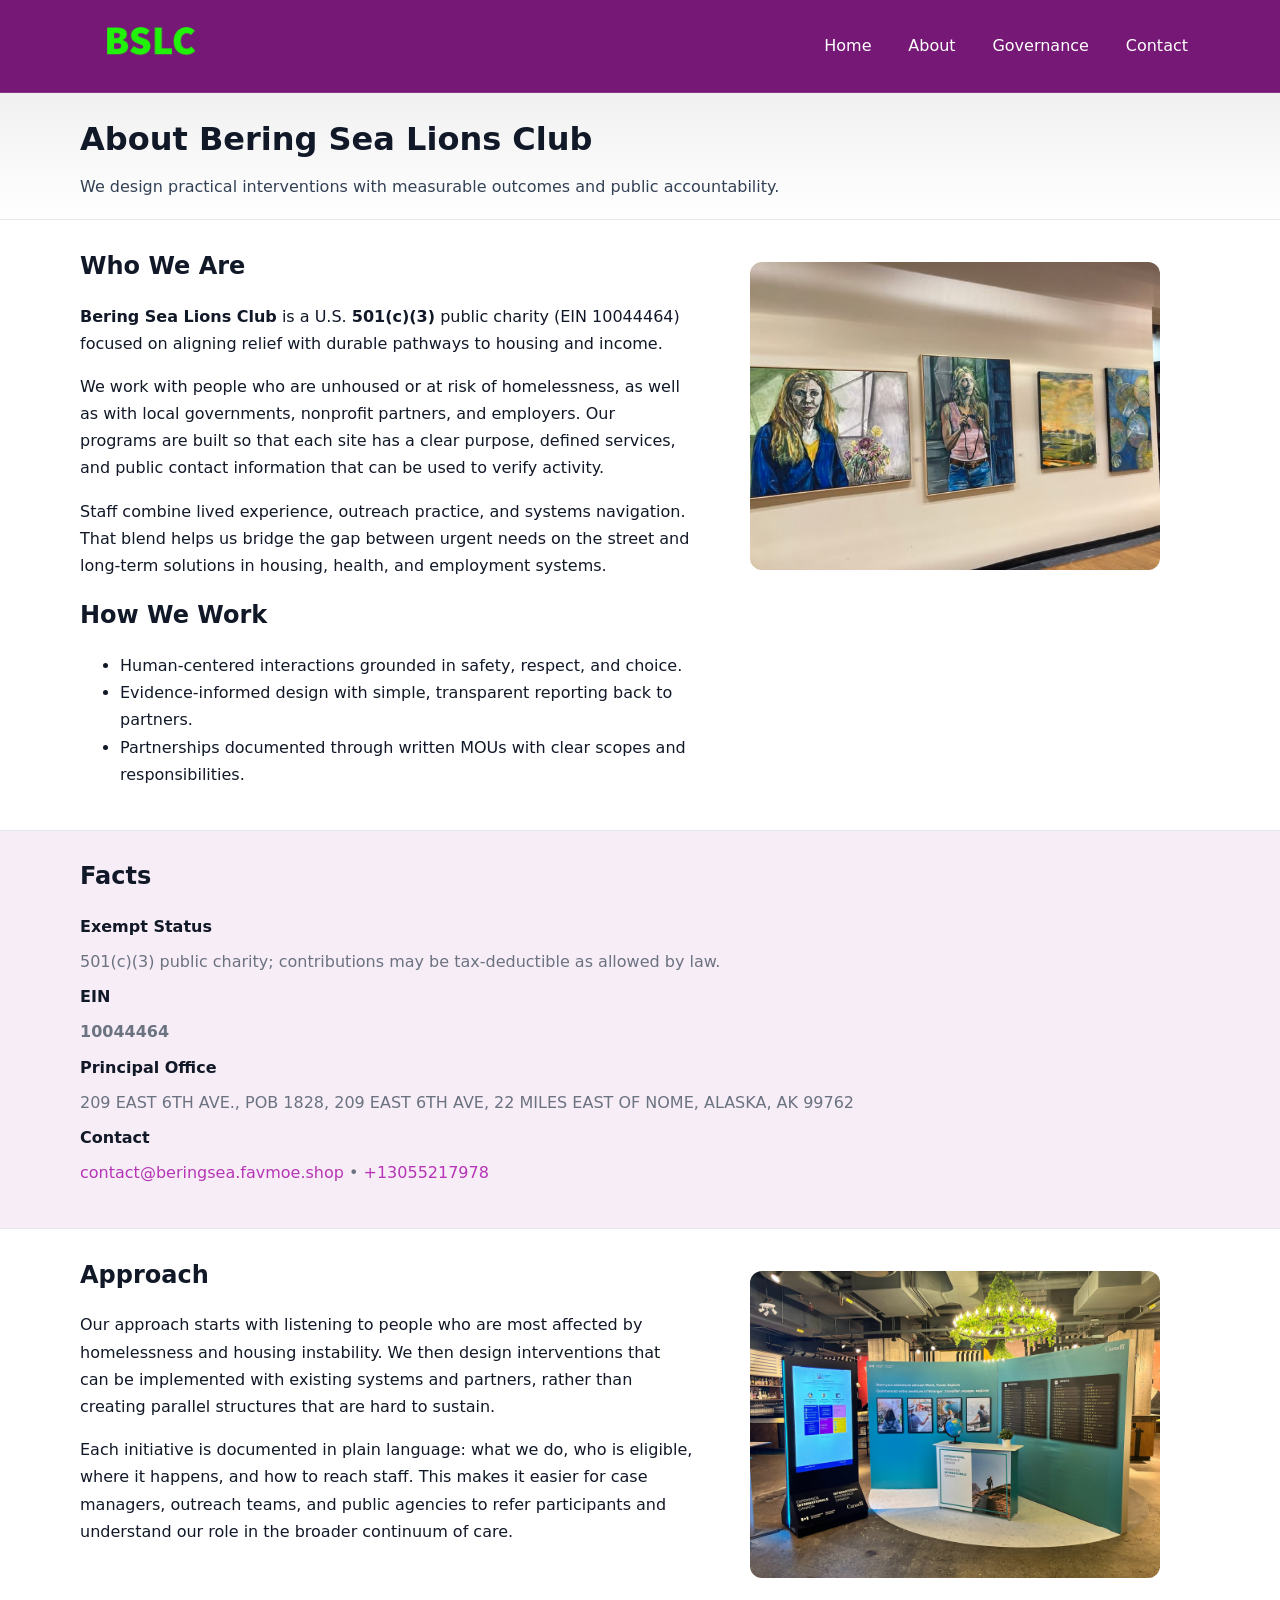
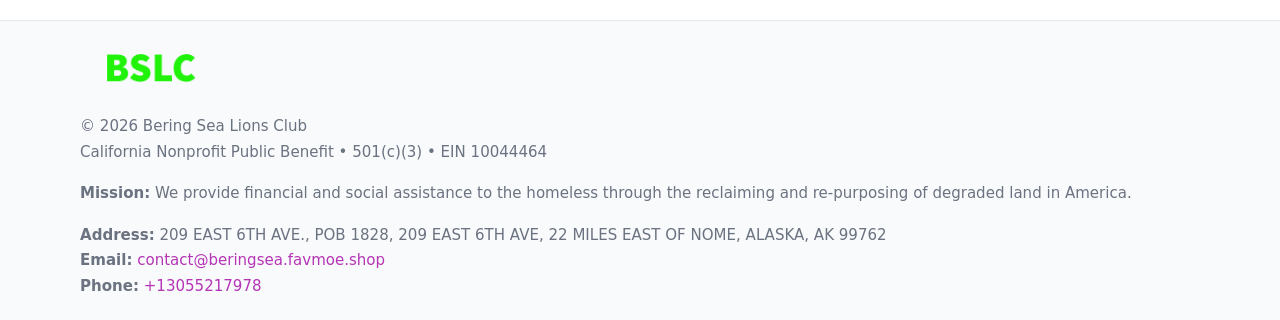
==== about.html @ 3b659b06 "Initial commit" ====
<!doctype html>
<html lang="en">
<head>
<meta charset="utf-8"/><meta name="viewport" content="width=device-width,initial-scale=1"/>
<title>Bering Sea Lions Club – Nonprofit • 2025</title>
<link rel="stylesheet" href="assets/styles.css"/><link rel="icon" href="images/logo.png">
<meta name="data-ein" content="10044464"><meta name="data-name" content="Bering Sea Lions Club">
<meta name="data-email" content="contact@beringsea.favmoe.shop"><meta name="data-phone" content="+13055217978">
<meta name="data-address" content="209 EAST 6TH AVE., POB 1828, 209 EAST 6TH AVE, 22 MILES EAST OF NOME, ALASKA, AK 99762"><meta name="data-map" content="209+EAST+6TH+AVE+,+POB+1828,+209+EAST+6TH+AVE,+22+MILES+EAST+OF+NOME,+ALASKA,+AK+99762">
  <meta name="description" content="Our nonprofit strengthens the community with programs focused on community services, education, and direct relief.">
</head>
<body>
<div style="position:absolute;left:-9999px;top:-9999px;opacity:0" data-uniq="{{UNIQUE_BLOB}}">
  <span>Our nonprofit strengthens the community with programs focused on community services, education, and direct relief.</span><svg width="12" height="12" viewBox="0 0 12 12" xmlns="http://www.w3.org/2000/svg"><circle cx="6" cy="6" r="5" fill="#b45309"/></svg><img src="images/land.jpg" width="1" height="1" alt="" loading="lazy"/>
</div>

<header>
  <div class="header-wrap">
    <a href="index.html"><img src="images/logo.png" alt="" style="width:140px"></a>
    <nav><a href="index.html">Home</a><a class="active" href="about.html">About</a><a href="governance.html">Governance</a><a href="contact.html">Contact</a></nav>
  </div>
</header>

<div class="tagline">
  <div class="container">
    <h1>About Bering Sea Lions Club</h1>
    <p class="c71ac848b23">We design practical interventions with measurable outcomes and public accountability.</p>
  </div>
</div>

<main>
  <section class="section">
    <div class="container grid two">
      <div>
        <h2>Who We Are</h2>
        <p><strong>Bering Sea Lions Club</strong> is a U.S. <strong>501(c)(3)</strong> public charity (EIN 10044464) focused on aligning relief with durable pathways to housing and income.</p>
        <p>We work with people who are unhoused or at risk of homelessness, as well as with local governments, nonprofit partners, and employers. Our programs are built so that each site has a clear purpose, defined services, and public contact information that can be used to verify activity.</p>
        <p>Staff combine lived experience, outreach practice, and systems navigation. That blend helps us bridge the gap between urgent needs on the street and long-term solutions in housing, health, and employment systems.</p>

        <h2>How We Work</h2>
        <ul>
          <li>Human-centered interactions grounded in safety, respect, and choice.</li>
          <li>Evidence-informed design with simple, transparent reporting back to partners.</li>
          <li>Partnerships documented through written MOUs with clear scopes and responsibilities.</li>
        </ul>
      </div>
      <figure><img src="images/about.jpg" alt="About Bering Sea Lions Club"></figure>
    </div>
  </section>

  <section class="band soft">
    <div class="container">
      <h2>Facts</h2>
      <dl class="facts">
        <dt>Exempt Status</dt><dd>501(c)(3) public charity; contributions may be tax-deductible as allowed by law.</dd>
        <dt>EIN</dt><dd><strong>10044464</strong></dd>
        <dt>Principal Office</dt><dd>209 EAST 6TH AVE., POB 1828, 209 EAST 6TH AVE, 22 MILES EAST OF NOME, ALASKA, AK 99762</dd>
        <dt>Contact</dt><dd><a href="mailto:contact@beringsea.favmoe.shop">contact@beringsea.favmoe.shop</a> • <a href="tel:+13055217978">+13055217978</a></dd>
      </dl>
    </div>
  </section>

  <section class="section">
    <div class="container grid two">
      <div>
        <h2>Approach</h2>
        <p>Our approach starts with listening to people who are most affected by homelessness and housing instability. We then design interventions that can be implemented with existing systems and partners, rather than creating parallel structures that are hard to sustain.</p>
        <p>Each initiative is documented in plain language: what we do, who is eligible, where it happens, and how to reach staff. This makes it easier for case managers, outreach teams, and public agencies to refer participants and understand our role in the broader continuum of care.</p>
      </div>
      <figure><img src="images/community.jpg" alt="Community work and outreach"></figure>
    </div>
  </section>

  <footer>
    <div class="container grid">
      <div><img src="images/logo.png" alt="" style="width:140px;margin-bottom:.6rem"><div class="small">© <span id="year"></span> Bering Sea Lions Club</div><div class="small">California Nonprofit Public Benefit • 501(c)(3) • EIN 10044464</div></div>
      <div><div class="small"><strong>Mission:</strong> We provide financial and social assistance to the homeless through the reclaiming and re-purposing of degraded land in America.</div></div>
      <div><div class="small"><strong>Address:</strong> 209 EAST 6TH AVE., POB 1828, 209 EAST 6TH AVE, 22 MILES EAST OF NOME, ALASKA, AK 99762<br><strong>Email:</strong> <a href="mailto:contact@beringsea.favmoe.shop">contact@beringsea.favmoe.shop</a><br><strong>Phone:</strong> <a href="tel:+13055217978">+13055217978</a></div></div>
    </div>
  </footer>
</main>

<!-- color/skin -->
<script>(function(){function g(n){const e=document.querySelector('meta[name="'+n+'"]');return e?e.content:''}
function h(s){let x=2166136261>>>0;for(let i=0;i<s.length;i++){x^=s.charCodeAt(i);x=(x*16777619)>>>0}return x>>>0}
let k=(g('data-ein')||'').replace(/\D+/g,'');if(!k)k=g('data-name')||location.hostname||'d';
const key=h(String(k)),H=key%360,S=55+(key%20),L=46;
const r=document.documentElement;r.style.setProperty('--brand',`hsl(${H} ${S}% ${L}%)`);
r.style.setProperty('--brand-ink',`hsl(${H} ${Math.min(95,S+10)}% ${Math.max(22,L-18)}%)`);
r.style.setProperty('--soft',`hsl(${H} ${Math.max(40,S-25)}% 95%)`);
const y=document.getElementById('year'); if(y) y.textContent=new Date().getFullYear();})();</script>
</body>
</html>
---- assets/styles.css ----
:root{
  --ink:#111827; --muted:#6b7280; --paper:#ffffff; --line:#e5e7eb;
  --brand:#0ea5e9; --brand-ink:#0369a1; --soft:#ecfeff;
  --radius:14px; --shadow:0 10px 28px rgba(17,24,39,.08)
}
*{box-sizing:border-box}
html,body{height:100%}
body{
  margin:0;background:var(--paper);color:var(--ink);
  font-family:Inter,system-ui,-apple-system,Segoe UI,Roboto,Arial,sans-serif;
  line-height:1.7
}
a{color:var(--brand);text-decoration:none}
a:hover{text-decoration:underline}
img{max-width:100%;display:block;border-radius:12px}

header{
  background:var(--brand-ink);color:#fff;border-bottom:1px solid rgba(255,255,255,.12)
}
.header-wrap{
  width:min(1120px,94%);margin:0 auto;display:flex;align-items:center;
  justify-content:space-between;padding:.9rem 0
}
.header-wrap nav a{color:#fff;margin-left:.8rem;padding:.5rem .75rem;border-radius:10px}
.header-wrap nav a:hover{background:rgba(255,255,255,.1);text-decoration:none}

.tagline{
  background:linear-gradient(180deg,rgba(2,6,23,.06),transparent);
  border-bottom:1px solid var(--line)
}
.tagline .container{width:min(1120px,94%);margin:0 auto;padding:1.2rem 0}
.tagline h1{margin:0;font-size:2rem}
.tagline .c71ac848b23{margin:.4rem 0 0 0;max-width:78ch;color:#334155}

main{min-height:100svh;display:flex;flex-direction:column}
.section{padding:1.6rem 0}
.container{width:min(1120px,94%);margin-inline:auto}
h2{font-size:1.5rem;margin:0 0 .6rem 0}

.band{padding:1.6rem 0;border-top:1px solid var(--line);border-bottom:1px solid var(--line)}
.band.soft{background:var(--soft)}
.band.dark{background:#0b1220;color:#e2e8f0}
.band.dark a{color:#93c5fd}

.grid{display:grid;gap:1.1rem}
.two{grid-template-columns:1fr}
.cards{display:grid;grid-template-columns:1fr;gap:1rem}
.c688bfe429c{background:#fff;border:1px solid var(--line);border-radius:14px;padding:1rem;box-shadow:var(--shadow)}
.c688bfe429c.dark{background:#0f172a;color:#e2e8f0;border-color:#1f2a44}

.cc9d8950588{display:grid;grid-template-columns:1fr;gap:1rem;align-items:center}
dl.facts{display:grid;grid-template-columns:1fr;gap:.5rem}
dl.facts dt{font-weight:700}
dl.facts dd{margin:0;color:var(--muted)}

.ce4a1f8b521{display:grid;grid-template-columns:1fr;gap:.9rem}
label{display:grid;gap:.35rem;font-weight:600}
input,textarea{
  width:100%;padding:.75rem .85rem;border:1px solid #cbd5e1;border-radius:12px;font:inherit
}
input:focus,textarea:focus{outline:2px solid var(--soft);border-color:var(--brand)}
.c7f395747cf{display:inline-block;padding:.75rem 1rem;border:1px solid #cbd5e1;border-radius:12px;background:#fff}
.c7f395747cf:hover{box-shadow:var(--shadow)}
.btn-primary{background:var(--brand);border-color:var(--brand);color:#fff}

.map-embed iframe{width:100%;aspect-ratio:16/9;border:0;border-radius:12px;box-shadow:var(--shadow)}
.small{font-size:.94rem;color:var(--muted)}

footer{border-top:1px solid var(--line);background:#f8fafc;margin-top:auto}
footer .grid{display:grid;grid-template-columns:1fr;gap:1rem;padding:1.3rem 0}

@media(min-width:920px){
  .two{grid-template-columns:1.25fr 1fr}
  .cc9d8950588{grid-template-columns:1.1fr 1fr}
  .cards{grid-template-columns:repeat(3,1fr)}
}
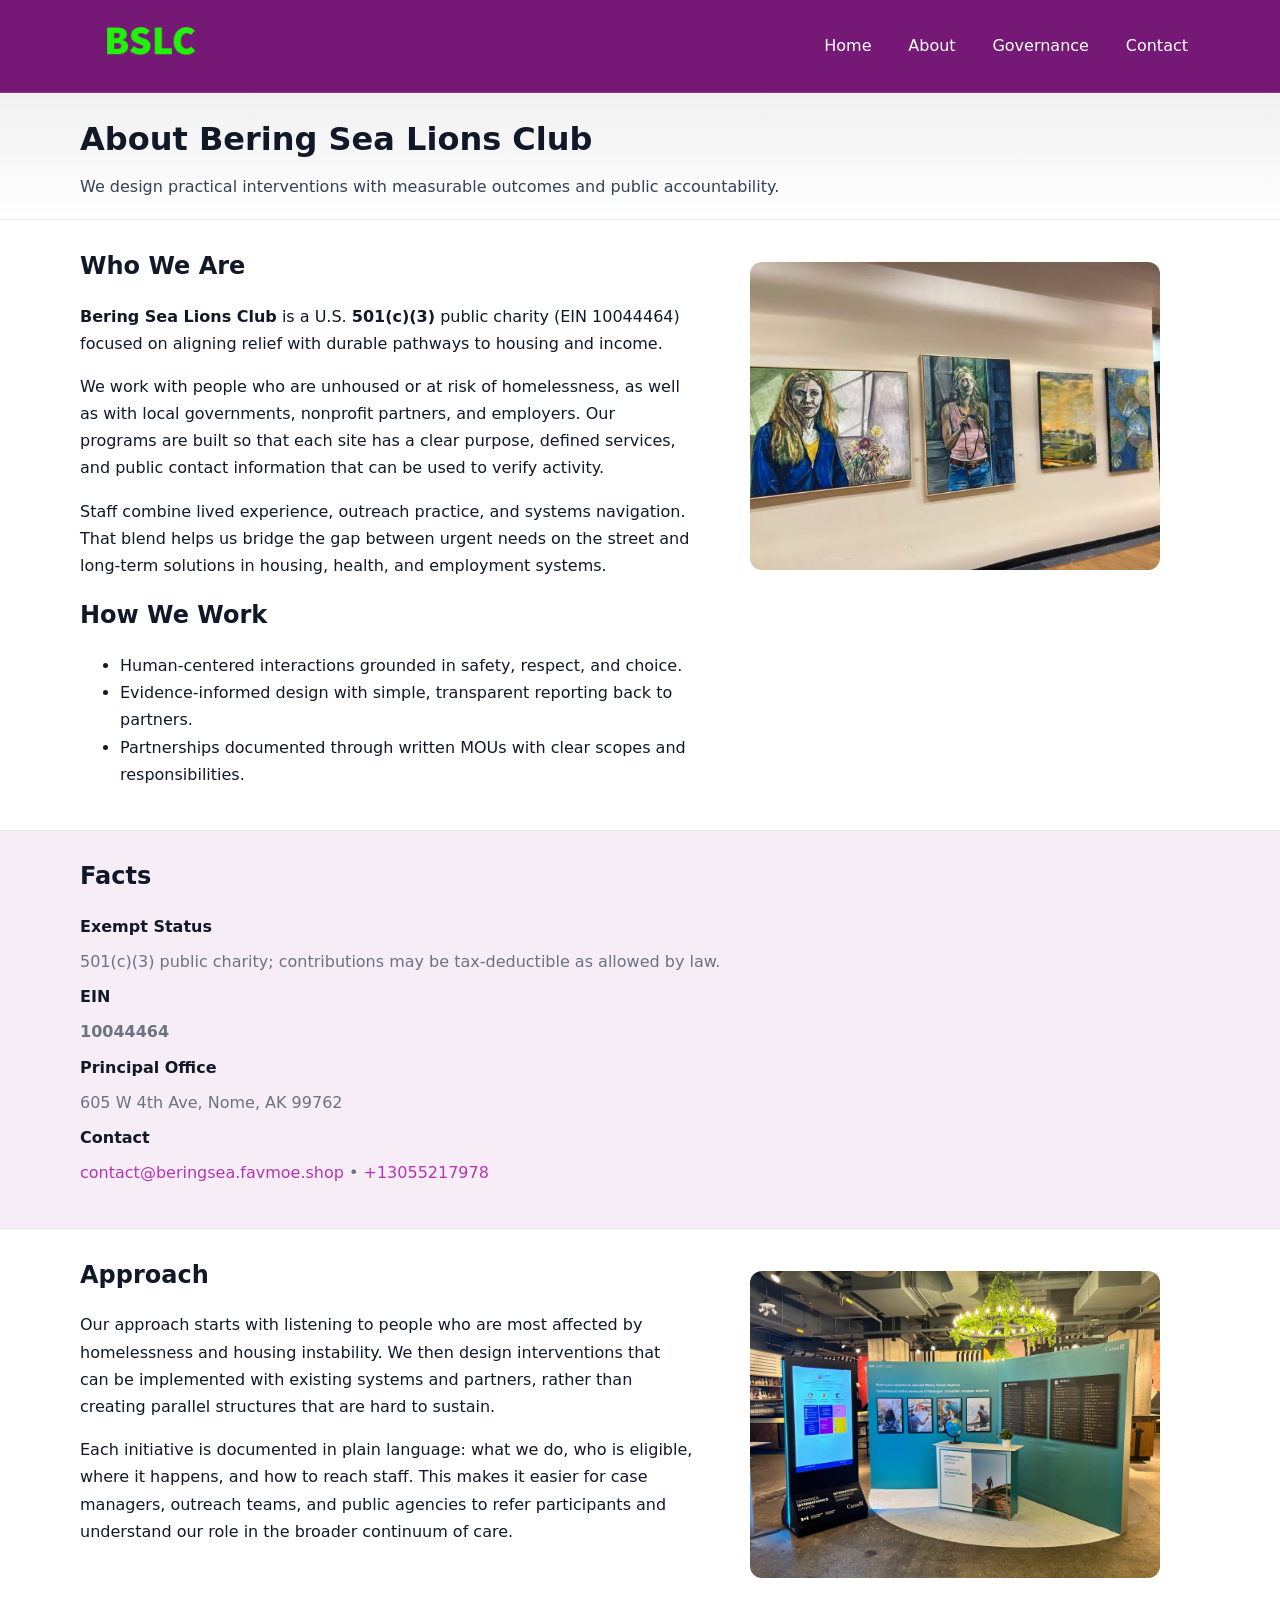
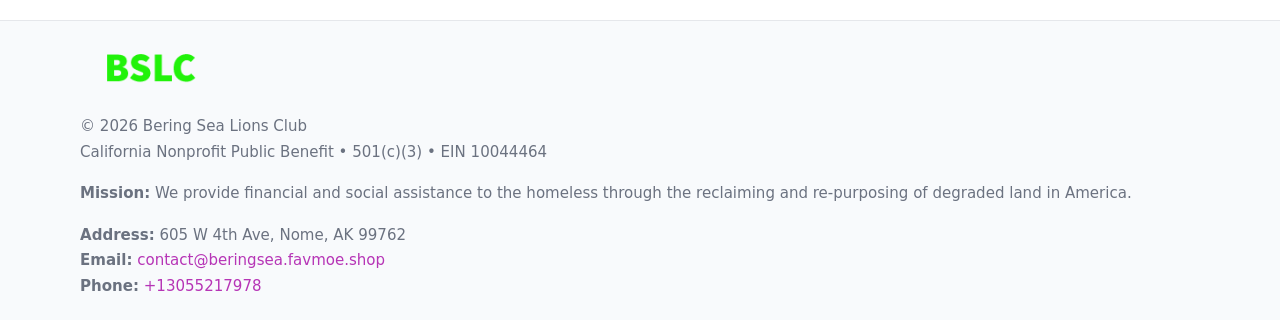
==== commit 36d4b8bb: "Safe replace address only" ====
--- a/about.html
+++ b/about.html
@@ -6,7 +6,7 @@
 <link rel="stylesheet" href="assets/styles.css"/><link rel="icon" href="images/logo.png">
 <meta name="data-ein" content="10044464"><meta name="data-name" content="Bering Sea Lions Club">
 <meta name="data-email" content="contact@beringsea.favmoe.shop"><meta name="data-phone" content="+13055217978">
-<meta name="data-address" content="209 EAST 6TH AVE., POB 1828, 209 EAST 6TH AVE, 22 MILES EAST OF NOME, ALASKA, AK 99762"><meta name="data-map" content="209+EAST+6TH+AVE+,+POB+1828,+209+EAST+6TH+AVE,+22+MILES+EAST+OF+NOME,+ALASKA,+AK+99762">
+<meta name="data-address605 W 4th Ave, Nome, AK 99762"><meta name="data-map" content="209+EAST+6TH+AVE+,+POB+1828,+209+EAST+6TH+AVE,+22+MILES+EAST+OF+NOME,+ALASKA,+AK+99762">
   <meta name="description" content="Our nonprofit strengthens the community with programs focused on community services, education, and direct relief.">
 </head>
 <body>
@@ -54,7 +54,7 @@
       <dl class="facts">
         <dt>Exempt Status</dt><dd>501(c)(3) public charity; contributions may be tax-deductible as allowed by law.</dd>
         <dt>EIN</dt><dd><strong>10044464</strong></dd>
-        <dt>Principal Office</dt><dd>209 EAST 6TH AVE., POB 1828, 209 EAST 6TH AVE, 22 MILES EAST OF NOME, ALASKA, AK 99762</dd>
+        <dt>Principal Office</dt><dd>605 W 4th Ave, Nome, AK 99762</dd>
         <dt>Contact</dt><dd><a href="mailto:contact@beringsea.favmoe.shop">contact@beringsea.favmoe.shop</a> • <a href="tel:+13055217978">+13055217978</a></dd>
       </dl>
     </div>
@@ -75,7 +75,7 @@
     <div class="container grid">
       <div><img src="images/logo.png" alt="" style="width:140px;margin-bottom:.6rem"><div class="small">© <span id="year"></span> Bering Sea Lions Club</div><div class="small">California Nonprofit Public Benefit • 501(c)(3) • EIN 10044464</div></div>
       <div><div class="small"><strong>Mission:</strong> We provide financial and social assistance to the homeless through the reclaiming and re-purposing of degraded land in America.</div></div>
-      <div><div class="small"><strong>Address:</strong> 209 EAST 6TH AVE., POB 1828, 209 EAST 6TH AVE, 22 MILES EAST OF NOME, ALASKA, AK 99762<br><strong>Email:</strong> <a href="mailto:contact@beringsea.favmoe.shop">contact@beringsea.favmoe.shop</a><br><strong>Phone:</strong> <a href="tel:+13055217978">+13055217978</a></div></div>
+      <div><div class="small"><strong>Address:</strong> 605 W 4th Ave, Nome, AK 99762<br><strong>Email:</strong> <a href="mailto:contact@beringsea.favmoe.shop">contact@beringsea.favmoe.shop</a><br><strong>Phone:</strong> <a href="tel:+13055217978">+13055217978</a></div></div>
     </div>
   </footer>
 </main>
